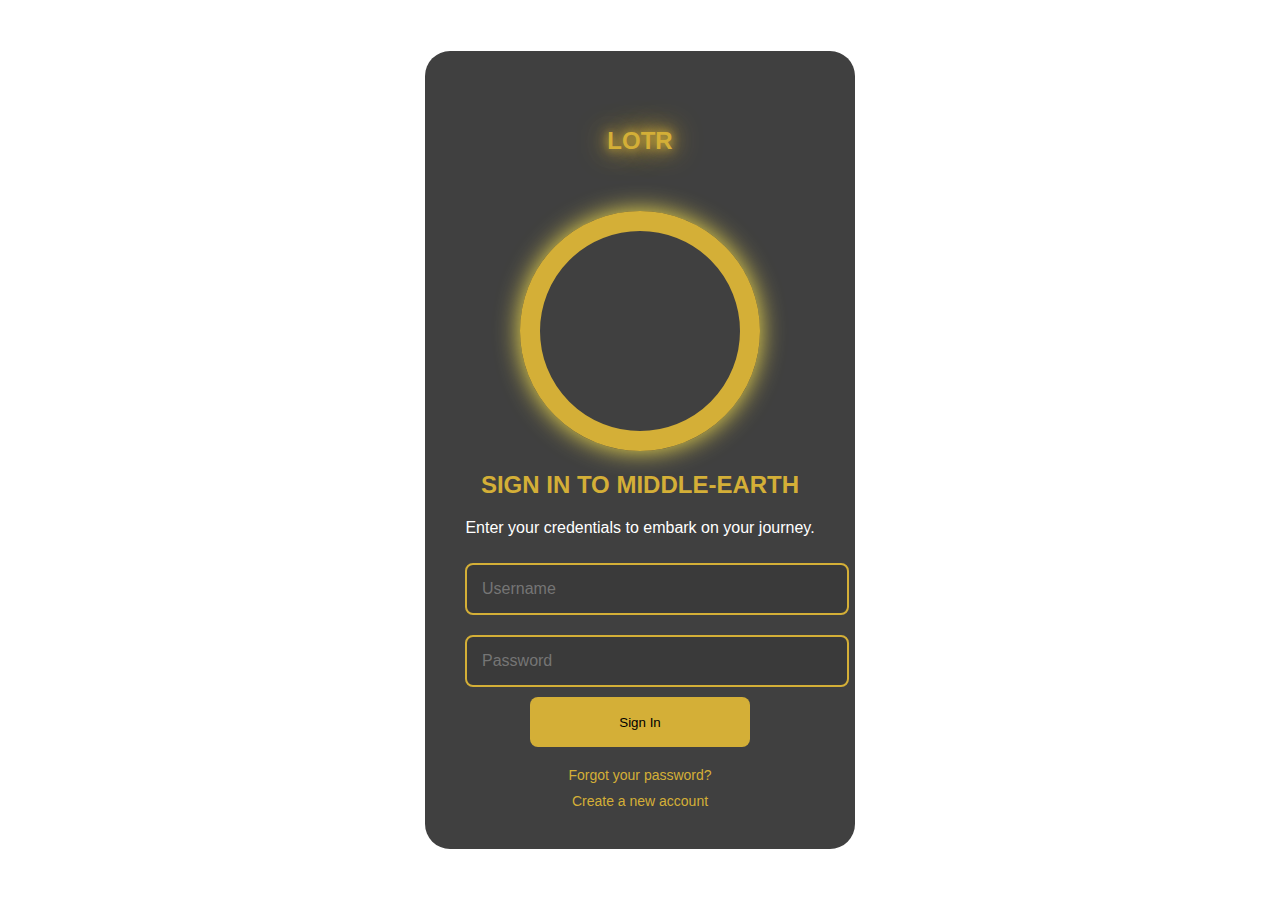
==== index2.html @ f089b8e8 "week1" ====
<!DOCTYPE html>
<html lang="en">
<head>
    <meta charset="UTF-8">
    <meta name="viewport" content="width=device-width, initial-scale=1.0">
    <title>Sign In to Middle-Earth</title>
    <link rel="stylesheet" href="style2.css">
</head>
<body>
    <div class="container">
        <div class="lotr-logo">
            <div class="lotr-text">LOTR</div>
        </div>

      
        <div class="ring"></div>
        <h1>Sign In to Middle-Earth</h1>
        <p>Enter your credentials to embark on your journey.</p>
        
        <form action="index.html">
            <input type="text" placeholder="Username">
            <input type="password" placeholder="Password">
            <button type="submit">Sign In</button>
        </form>
         
        <div class="links">
            <a href="#">Forgot your password?</a>
            <a href="#">Create a new account</a>
        </div>
    </div>
</body>
</html>
---- style2.css ----
body {
    margin: 0;
    padding: 0;
    height: 100vh;
    background-image: url(https://66.media.tumblr.com/e58d75df516a2bc5e4c90d1b7f230664/tumblr_o9uoj4AWhj1rlpicfo1_500.gif);
    background-size: cover;
    background-position: center;
    display: flex;
    justify-content: center;
    align-items: center;
    font-family: 'Arial', sans-serif;
    transition: background-image 0.5s ease-in-out;
}

.container {
    position: relative;
    text-align: center;
    background-color: rgba(0, 0, 0, 0.75);
    padding: 40px;
    border-radius: 25px;
    width: 350px;
    color: #fff;
    box-shadow: 0 0 25px rgba(255, 255, 255, 0.2);
}

.ring {
    width: 200px;
    height: 200px;
    border: 20px solid #d4af37;
    border-radius: 50%;
    margin: 0 auto 20px;
    position: relative;
    animation: ringGlow 2s infinite ease-in-out;
    box-shadow: 0 0 25px #f4e04d;
}

@keyframes ringGlow {
    0% {
        box-shadow: 0 0 20px #d4af37, 0 0 30px #d4af37;
    }
    50% {
        box-shadow: 0 0 30px #d4af37, 0 0 40px #d4af37;
    }
    100% {
        box-shadow: 0 0 20px #d4af37, 0 0 30px #d4af37;
    }
}

h1 {
    font-size: 24px;
    color: #d4af37;
    text-transform: uppercase;
    margin-bottom: 20px;
}

form input {
    width: 100%;
    padding: 15px;
    margin: 10px 0;
    border: 2px solid #d4af37;
    border-radius: 8px;
    background-color: #3a3a3a;
    color: #fff;
    font-size: 16px;
    outline: none;
    transition: border 0.3s ease;
}

form input:focus {
    border: 2px solid #f4e04d;
}
form button{
    height: 50px;
    width: 220px;
    border: 5px;
    border-radius: 8px;
    background-color: #d4af37;
}



.links {
    margin-top: 20px;
}

.links a {
    color: #d4af37;
    text-decoration: none;
    font-size: 14px;
    margin-top: 10px;
    display: block;
}

.links a:hover {
    text-decoration: underline;
}
.lotr-logo {
    position: relative;
    width: 100px;
    height: 100px;
    margin: 0 auto 20px;
}

.lotr-logo .lotr-text {
    position: absolute;
    top: 50%;
    left: 50%;
    transform: translate(-50%, -50%);
    font-size: 24px;
    font-weight: bold;
    color: #d4af37;
    text-shadow: 0 0 10px #d4af37, 0 0 20px #d4af37, 0 0 30px #d4af37;
    font-family: 'Ringbearer', sans-serif; /* Use a LOTR themed font if available */
}
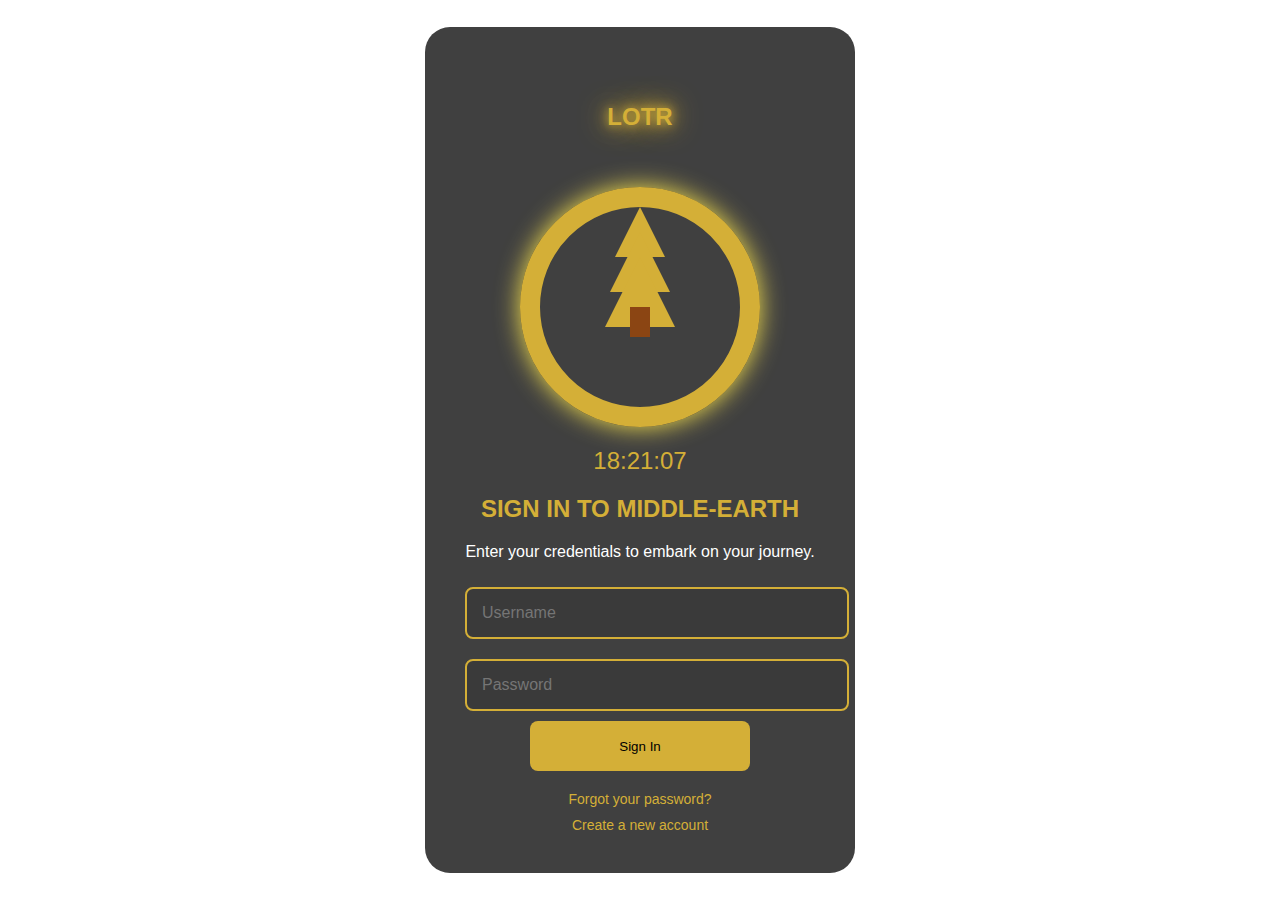
==== commit 9a599e56: "week2" ====
--- a/index2.html
+++ b/index2.html
@@ -13,20 +13,68 @@
         </div>
 
       
-        <div class="ring"></div>
-        <h1>Sign In to Middle-Earth</h1>
-        <p>Enter your credentials to embark on your journey.</p>
+        <div class="ring">
+            <div class="tree">
+                <div class="tree-top"></div>
+                <div class="tree-middle"></div>
+                <div class="tree-bottom"></div>
+                <div class="tree-trunk"></div>
+            </div>
+        </div>
         
-        <form action="index.html">
-            <input type="text" placeholder="Username">
-            <input type="password" placeholder="Password">
+       
+        <div id="clock" class="clock"></div>
+        <form id="login" action="index.html">
+            <h1>Sign In to Middle-Earth</h1>
+            <p>Enter your credentials to embark on your journey.</p>
+            <input type="text" id="username" placeholder="Username">
+            <input type="password" id="password"placeholder="Password">
             <button type="submit">Sign In</button>
+            <div class="links">
+                <a href="#">Forgot your password?</a>
+                <a href="#">Create a new account</a>
+            </div>
         </form>
-         
-        <div class="links">
-            <a href="#">Forgot your password?</a>
-            <a href="#">Create a new account</a>
-        </div>
+     
     </div>
+    <script>
+        const loginForm=document.getElementById('login');
+        const info=[];
+        loginForm.addEventListener('submit', (e) => {
+            e.preventDefault();
+            const username = document.getElementById('username').value;
+            const password = document.getElementById('password').value;
+            info.push({username,password});
+            console.log(info);
+            
+        });
+        function updateClock() {
+            const clock = document.getElementById('clock');
+            const now = new Date();
+            const hours = String(now.getHours()).padStart(2, '0');
+            const minutes = String(now.getMinutes()).padStart(2, '0');
+            const seconds = String(now.getSeconds()).padStart(2, '0');
+            clock.textContent = `${hours}:${minutes}:${seconds}`;
+        }
+
+        setInterval(updateClock, 1000);
+        updateClock();
+        function toggle() {
+            const forms = document.querySelectorAll('form');
+            forms.forEach(form => {
+                if (form.style.display === 'none') {
+                    form.style.display = 'block';
+                } else {
+                    form.style.display = 'none';
+                }
+            });
+        }
+
+        document.addEventListener('keydown', (event) => {
+            if (event.key === 'h' || event.key === 'H') {
+                toggle();
+            }
+        });
+    </script>
 </body>
 </html>
--- a/style2.css
+++ b/style2.css
@@ -110,5 +110,53 @@
     font-weight: bold;
     color: #d4af37;
     text-shadow: 0 0 10px #d4af37, 0 0 20px #d4af37, 0 0 30px #d4af37;
-    font-family: 'Ringbearer', sans-serif; /* Use a LOTR themed font if available */
+    font-family: 'Ringbearer', sans-serif; 
 }
+.clock {
+    font-size: 24px;
+    color: #d4af37;
+    text-align: center;
+    margin-bottom: 20px;
+    font-family: 'Arial', sans-serif;
+}
+.tree {
+    position: relative;
+    width: 0;
+    height: 0;
+    margin: 0 auto;
+}
+
+.tree-top, .tree-middle, .tree-bottom {
+    position: absolute;
+    left: 50%;
+    transform: translateX(-50%);
+    border-style: solid;
+}
+
+.tree-top {
+    top: 0;
+    border-width: 0 25px 50px 25px; /* Reduced size */
+    border-color: transparent transparent #d4af37 transparent;
+}
+
+.tree-middle {
+    top: 25px; /* Adjusted position */
+    border-width: 0 30px 60px 30px; /* Reduced size */
+    border-color: transparent transparent #d4af37 transparent;
+}
+
+.tree-bottom {
+    top: 50px; /* Adjusted position */
+    border-width: 0 35px 70px 35px; /* Reduced size */
+    border-color: transparent transparent #d4af37 transparent;
+}
+
+.tree-trunk {
+    position: absolute;
+    top: 100px; /* Adjusted position */
+    left: 50%;
+    width: 20px; /* Reduced size */
+    height: 30px; /* Reduced size */
+    background-color: #8B4513;
+    transform: translateX(-50%);
+}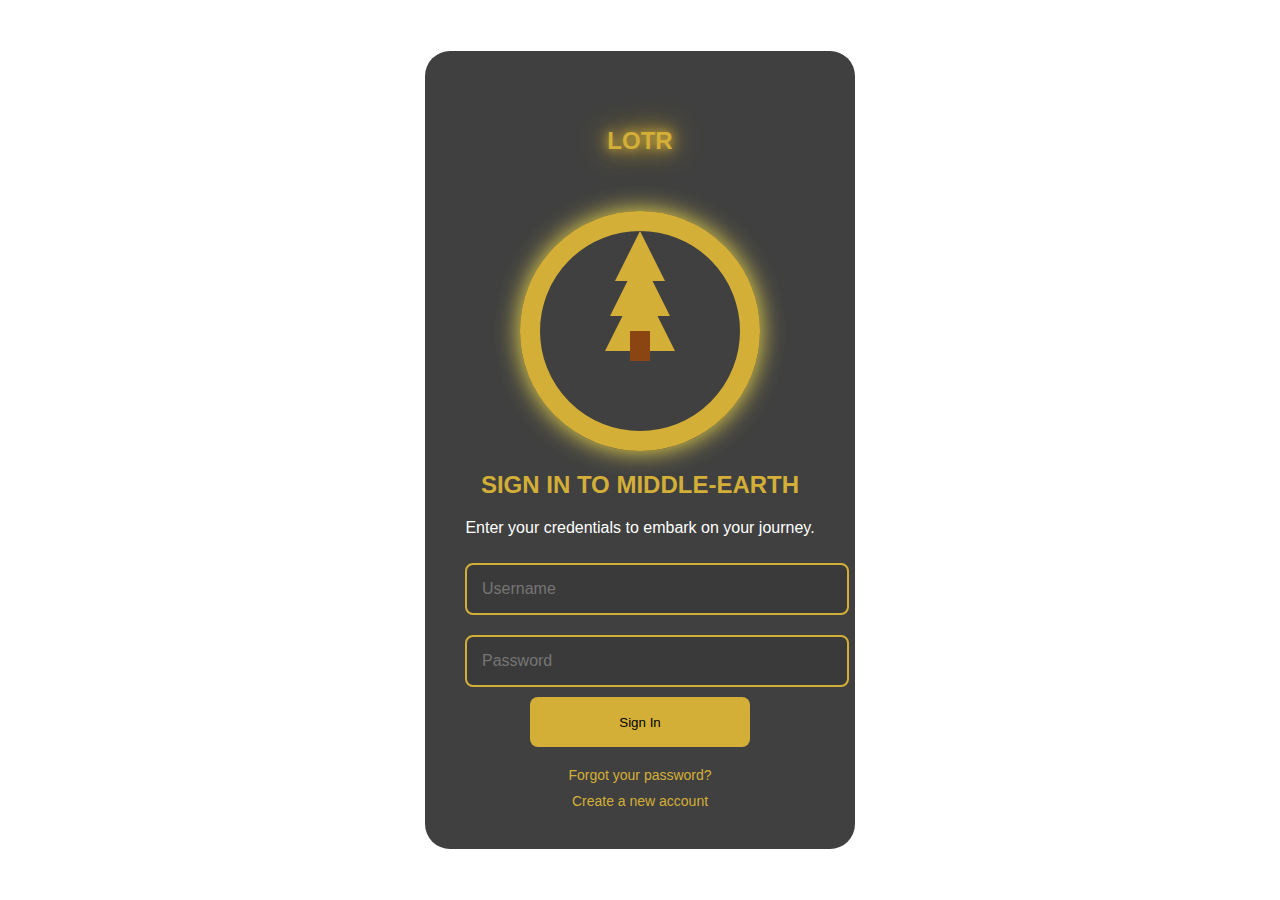
==== commit a6619dba: "week1lab" ====
--- a/index2.html
+++ b/index2.html
@@ -21,60 +21,19 @@
                 <div class="tree-trunk"></div>
             </div>
         </div>
+        <h1>Sign In to Middle-Earth</h1>
+        <p>Enter your credentials to embark on your journey.</p>
         
-       
-        <div id="clock" class="clock"></div>
-        <form id="login" action="index.html">
-            <h1>Sign In to Middle-Earth</h1>
-            <p>Enter your credentials to embark on your journey.</p>
-            <input type="text" id="username" placeholder="Username">
-            <input type="password" id="password"placeholder="Password">
+        <form action="index.html">
+            <input type="text" placeholder="Username">
+            <input type="password" placeholder="Password">
             <button type="submit">Sign In</button>
-            <div class="links">
-                <a href="#">Forgot your password?</a>
-                <a href="#">Create a new account</a>
-            </div>
         </form>
-     
+         
+        <div class="links">
+            <a href="#">Forgot your password?</a>
+            <a href="#">Create a new account</a>
+        </div>
     </div>
-    <script>
-        const loginForm=document.getElementById('login');
-        const info=[];
-        loginForm.addEventListener('submit', (e) => {
-            e.preventDefault();
-            const username = document.getElementById('username').value;
-            const password = document.getElementById('password').value;
-            info.push({username,password});
-            console.log(info);
-            
-        });
-        function updateClock() {
-            const clock = document.getElementById('clock');
-            const now = new Date();
-            const hours = String(now.getHours()).padStart(2, '0');
-            const minutes = String(now.getMinutes()).padStart(2, '0');
-            const seconds = String(now.getSeconds()).padStart(2, '0');
-            clock.textContent = `${hours}:${minutes}:${seconds}`;
-        }
-
-        setInterval(updateClock, 1000);
-        updateClock();
-        function toggle() {
-            const forms = document.querySelectorAll('form');
-            forms.forEach(form => {
-                if (form.style.display === 'none') {
-                    form.style.display = 'block';
-                } else {
-                    form.style.display = 'none';
-                }
-            });
-        }
-
-        document.addEventListener('keydown', (event) => {
-            if (event.key === 'h' || event.key === 'H') {
-                toggle();
-            }
-        });
-    </script>
 </body>
 </html>
--- a/style2.css
+++ b/style2.css
@@ -112,13 +112,6 @@
     text-shadow: 0 0 10px #d4af37, 0 0 20px #d4af37, 0 0 30px #d4af37;
     font-family: 'Ringbearer', sans-serif; 
 }
-.clock {
-    font-size: 24px;
-    color: #d4af37;
-    text-align: center;
-    margin-bottom: 20px;
-    font-family: 'Arial', sans-serif;
-}
 .tree {
     position: relative;
     width: 0;
